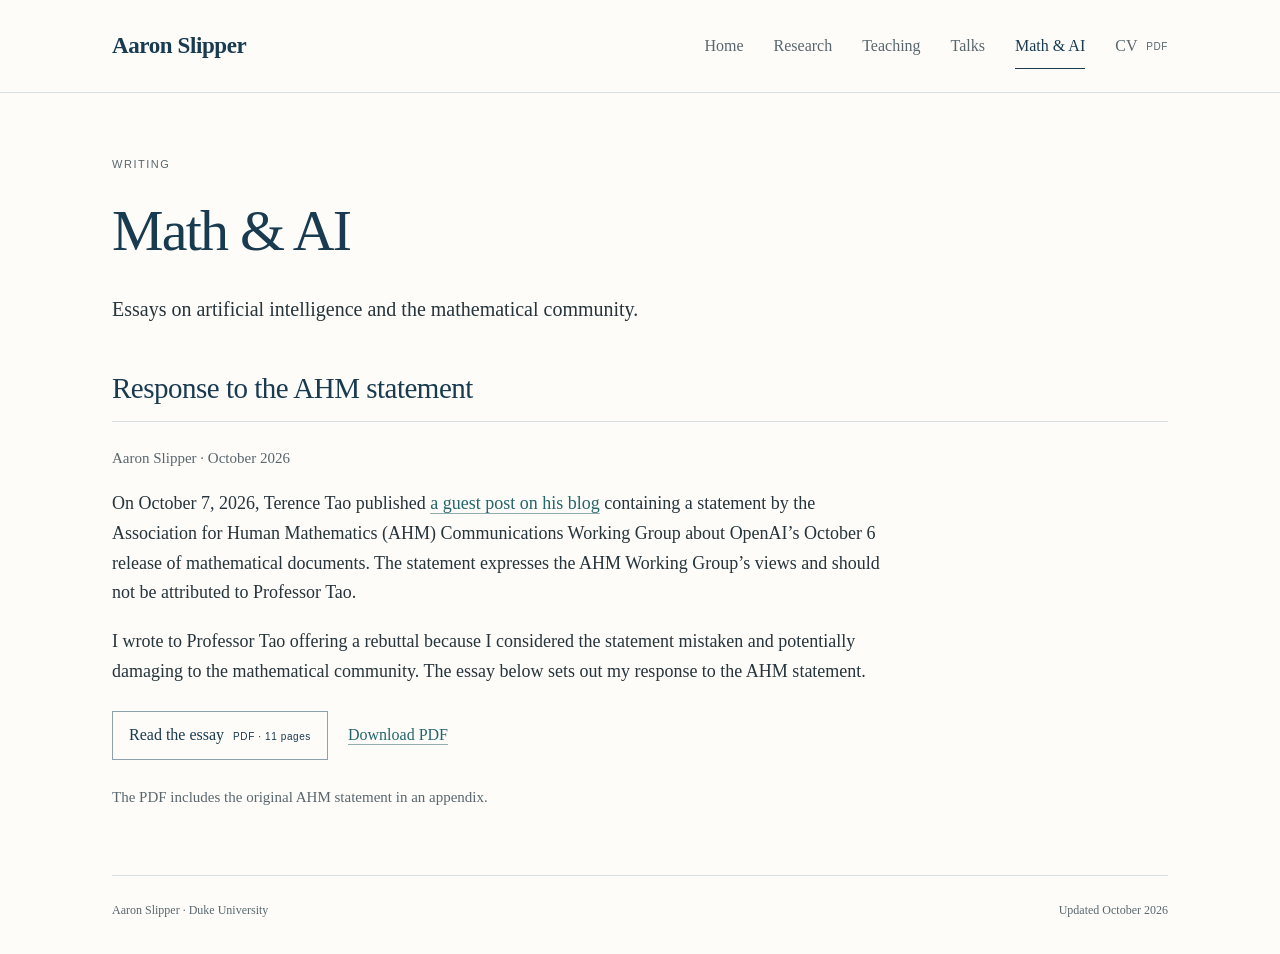
==== math-and-ai.html @ 1f006413 "Add files via upload" ====
<!doctype html>
<html lang="en"><head>
<meta charset="utf-8"><meta name="viewport" content="width=device-width, initial-scale=1">
<title>Math &amp; AI | Aaron Slipper</title>
<meta name="description" content="Writing by Aaron Slipper on artificial intelligence and mathematics, including a response to the Association for Human Mathematics.">
<meta name="author" content="Aaron Slipper"><meta name="theme-color" content="#193b50">
<link rel="icon" href="assets/favicon.svg" type="image/svg+xml">
<link rel="stylesheet" href="assets/style.css">
</head><body>
<a class="skip-link" href="#main">Skip to content</a>
<header class="site-header"><div class="wrap header-inner">
<a class="wordmark" href="index.html">Aaron Slipper</a>
<nav aria-label="Main navigation"><a href="index.html">Home</a><a href="research.html">Research</a><a href="teaching.html">Teaching</a><a href="talks.html">Talks</a><a href="math-and-ai.html" aria-current="page">Math &amp; AI</a><a href="assets/aaron-slipper-cv.pdf">CV <span class="file-label">PDF</span></a></nav>
</div></header>
<main id="main" class="wrap" tabindex="-1"><div class="page-heading"><p class="eyebrow">Writing</p><h1>Math &amp; AI</h1><p class="lead">Essays on artificial intelligence and the mathematical community.</p></div>
<section aria-labelledby="ahm-response"><h2 id="ahm-response" class="ruled-heading">Response to the AHM statement</h2>
<p class="meta">Aaron Slipper · October 2026</p>
<p class="essay-description">On October 7, 2026, Terence Tao published <a href="https://terrytao.wordpress.com/2026/10/07/ahm-statement-on-openais-october-6-release-of-mathematical-documents/">a guest post on his blog</a> containing a statement by the Association for Human Mathematics (AHM) Communications Working Group about OpenAI’s October 6 release of mathematical documents. The statement expresses the AHM Working Group’s views and should not be attributed to Professor Tao.</p>
<p class="essay-description">I wrote to Professor Tao offering a rebuttal because I considered the statement mistaken and potentially damaging to the mathematical community. The essay below sets out my response to the AHM statement.</p>
<p class="essay-actions"><a class="button" href="assets/math-and-ai-response-to-the-ahm.pdf">Read the essay <span class="file-label">PDF · 11 pages</span></a><a href="assets/math-and-ai-response-to-the-ahm.pdf" download>Download PDF</a></p>
<p class="section-note">The PDF includes the original AHM statement in an appendix.</p></section></main>
<footer class="wrap site-footer"><span>Aaron Slipper · Duke University</span><span>Updated October 2026</span></footer>
</body></html>
---- assets/style.css ----
:root{color-scheme:light;--paper:#fdfcf9;--ink:#26343b;--navy:#193b50;--teal:#24666b;--muted:#59676d;--line:#d9dfe0}
*{box-sizing:border-box}
html{font-size:18px}
body{margin:0;background:var(--paper);color:var(--ink);font-family:Georgia,"Times New Roman",serif;line-height:1.65;-webkit-font-smoothing:antialiased}
a{color:var(--teal);text-decoration-color:#92adae;text-underline-offset:4px;text-decoration-thickness:1px}
a:hover{color:var(--navy);text-decoration-color:currentColor}
a:focus-visible{outline:2px solid var(--teal);outline-offset:5px;border-radius:1px}
.wrap{width:min(1056px,calc(100% - 80px));margin-inline:auto}
.site-header{border-bottom:1px solid var(--line)}
.header-inner{min-height:92px;display:flex;align-items:center;justify-content:space-between;gap:28px}
.wordmark{font-weight:bold;font-size:23px;color:var(--navy);text-decoration:none;letter-spacing:-.4px}
nav{display:flex;align-items:center;gap:30px;font-size:16px}
nav a{color:var(--muted);text-decoration:none;padding-block:9px}
nav a:hover{text-decoration:underline}
nav a[aria-current]{color:var(--navy);box-shadow:0 1px var(--navy)}
.file-label{font-family:Arial,Helvetica,sans-serif;font-size:10px;letter-spacing:.06em;vertical-align:middle;margin-left:5px}
.skip-link{position:absolute;top:-90px;left:20px;z-index:5;padding:12px;background:white}
.skip-link:focus{top:10px}
h1,h2,h3,p{margin-top:0}
h1,h2,h3{color:var(--navy);font-weight:normal;line-height:1.24}
h1{font-size:clamp(42px,4.8vw,58px);letter-spacing:-1.8px;margin-bottom:20px}
h2{font-size:29px;letter-spacing:-.5px;margin-bottom:25px}
h3{font-size:22px;margin-bottom:9px}
p{margin-bottom:19px}
.eyebrow{font-family:Arial,Helvetica,sans-serif;color:var(--muted);font-size:11px;line-height:1.7;letter-spacing:.14em;text-transform:uppercase;margin-bottom:21px}
.hero{display:grid;grid-template-columns:minmax(0,1fr) 265px;column-gap:85px;padding-top:75px;padding-bottom:62px}
.position{font-size:20px;color:var(--muted);line-height:1.5;margin-bottom:30px}
.bio{max-width:650px}
.bio p{margin-bottom:22px}
.text-link{font-size:16px}
.profile-sidebar{align-self:start}
.profile-photo{display:block;width:220px;max-width:100%;height:auto;margin-bottom:24px}
.profile-sidebar .contact{margin-top:0}
.contact{border-top:3px solid var(--navy);align-self:start;margin-top:60px;padding-top:23px;font-size:16px}
.contact h2{font-size:22px;margin-bottom:18px}
.contact p{margin-bottom:22px}
.contact a{overflow-wrap:anywhere}
.button{display:inline-block;border:1px solid #8ca1ac;color:var(--navy);text-decoration:none;padding:10px 16px}
.button:hover{background:#eef2f1}
.home-section{border-top:1px solid var(--line);padding-top:32px;margin-bottom:43px}
.section-heading{display:flex;align-items:baseline;justify-content:space-between;gap:20px}
.section-heading>a{font-size:15px;white-space:nowrap}
.featured-paper{margin-bottom:27px;max-width:870px}
.featured-paper h3{font-size:22px;margin-bottom:7px}
.featured-paper h3 a,.paper h3 a,.talk h3 a{color:var(--navy);text-decoration:none}
.featured-paper h3 a:hover,.paper h3 a:hover,.talk h3 a:hover{text-decoration:underline}
.featured-paper p{font-size:16px;color:var(--muted);margin-bottom:7px}
.meta,.date,.section-note,.publication,.paper-note{color:var(--muted);font-size:15px}
.featured-paper .meta{font-size:13px}
.duke-grid{display:grid;grid-template-columns:1fr 1fr;gap:70px}
.duke-grid h3{font-size:22px}
.duke-grid p,.duke-grid a{font-size:16px}
.page-heading{padding-top:62px;margin-bottom:43px}
.page-heading h1{margin-bottom:25px}
.page-heading .lead{max-width:830px;font-size:20px;line-height:1.7}
.ruled-heading{border-bottom:1px solid var(--line);padding-bottom:14px;margin-top:45px;margin-bottom:24px}
.paper{display:grid;grid-template-columns:38px minmax(0,1fr);column-gap:20px;margin-block:30px;max-width:950px}
.paper-number{color:#657780;font-family:Arial,Helvetica,sans-serif;font-size:12px;padding-top:6px}
.paper h3{font-size:23px;line-height:1.4}
.paper p{margin-bottom:7px}
.coauthors{font-size:16px}
.paper-links{font-size:14px}
.paper-links span{margin-inline:7px}
.work-in-progress{max-width:900px;margin-bottom:27px}
.work-in-progress p{font-size:16px;color:var(--muted)}
.dated-entry{display:grid;grid-template-columns:140px minmax(0,1fr);gap:25px;padding-block:18px;border-bottom:1px solid var(--line)}
.dated-entry:last-child{border-bottom:0}
.dated-entry .date{margin-bottom:0;padding-top:3px;color:var(--muted);font-size:15px}
.dated-entry h3{font-size:22px}
.dated-entry p{margin-bottom:0;font-size:16px}
.section-note{margin-bottom:7px}
.mentoring{margin-bottom:32px;max-width:850px}
.mentoring p,.simple-list{font-size:17px}
.mentoring .meta{font-size:14px}
.simple-list{padding-left:22px}
.simple-list li{margin-block:10px;padding-left:3px}
.math{font-style:italic}
.event-list{list-style:none;padding:0}
.event-list li{margin-bottom:24px}
.event-list li>*{display:block}
.event-list li>a,.event-list li>strong{font-size:18px;font-weight:normal}
.event-list li>span{font-size:15px;color:var(--muted)}
.event-list .meta{font-size:13px;margin-bottom:3px}
.cv-note{margin-top:35px;font-size:16px}
.site-footer{border-top:1px solid var(--line);padding-block:25px 34px;margin-top:65px;display:flex;justify-content:space-between;gap:20px;font-size:12px;color:var(--muted)}
@media(max-width:780px){
.wrap{width:calc(100% - 42px)}.header-inner{align-items:flex-start;flex-direction:column;gap:7px;padding-block:18px 16px}
nav{gap:24px;flex-wrap:wrap;font-size:15px}.hero{grid-template-columns:1fr;padding-top:42px;padding-bottom:38px;gap:25px}
.profile-photo{width:120px}
.contact{margin-top:10px;max-width:400px;width:100%}.contact h2{font-size:21px}.contact p{margin-bottom:14px}
.position{font-size:19px}.duke-grid{gap:30px}.page-heading{padding-top:42px}.page-heading .lead{font-size:18px}}
@media(max-width:480px){
html{font-size:17px}nav{gap:20px}.wordmark{font-size:22px}h1{letter-spacing:-1px}h2{font-size:26px}
.hero{padding-top:35px}.duke-grid{grid-template-columns:1fr;gap:25px}.section-heading{align-items:flex-start}
.section-heading h2{max-width:205px}.dated-entry{grid-template-columns:1fr;gap:6px}
.paper{grid-template-columns:25px minmax(0,1fr);gap:10px}.paper h3{font-size:21px}.paper-links{font-size:13px}
.site-footer{flex-direction:column;gap:4px}}
@media print{
.site-header,.skip-link,.site-footer{display:none}.wrap{width:100%}body{background:white;font-size:11pt}
.hero,.page-heading{padding-top:0}a{color:inherit}h1{font-size:30pt}.paper,.dated-entry{break-inside:avoid}}


.essay-description{max-width:780px}.essay-actions{display:flex;align-items:center;flex-wrap:wrap;gap:20px;margin-block:25px}.essay-actions>a{font-size:16px}
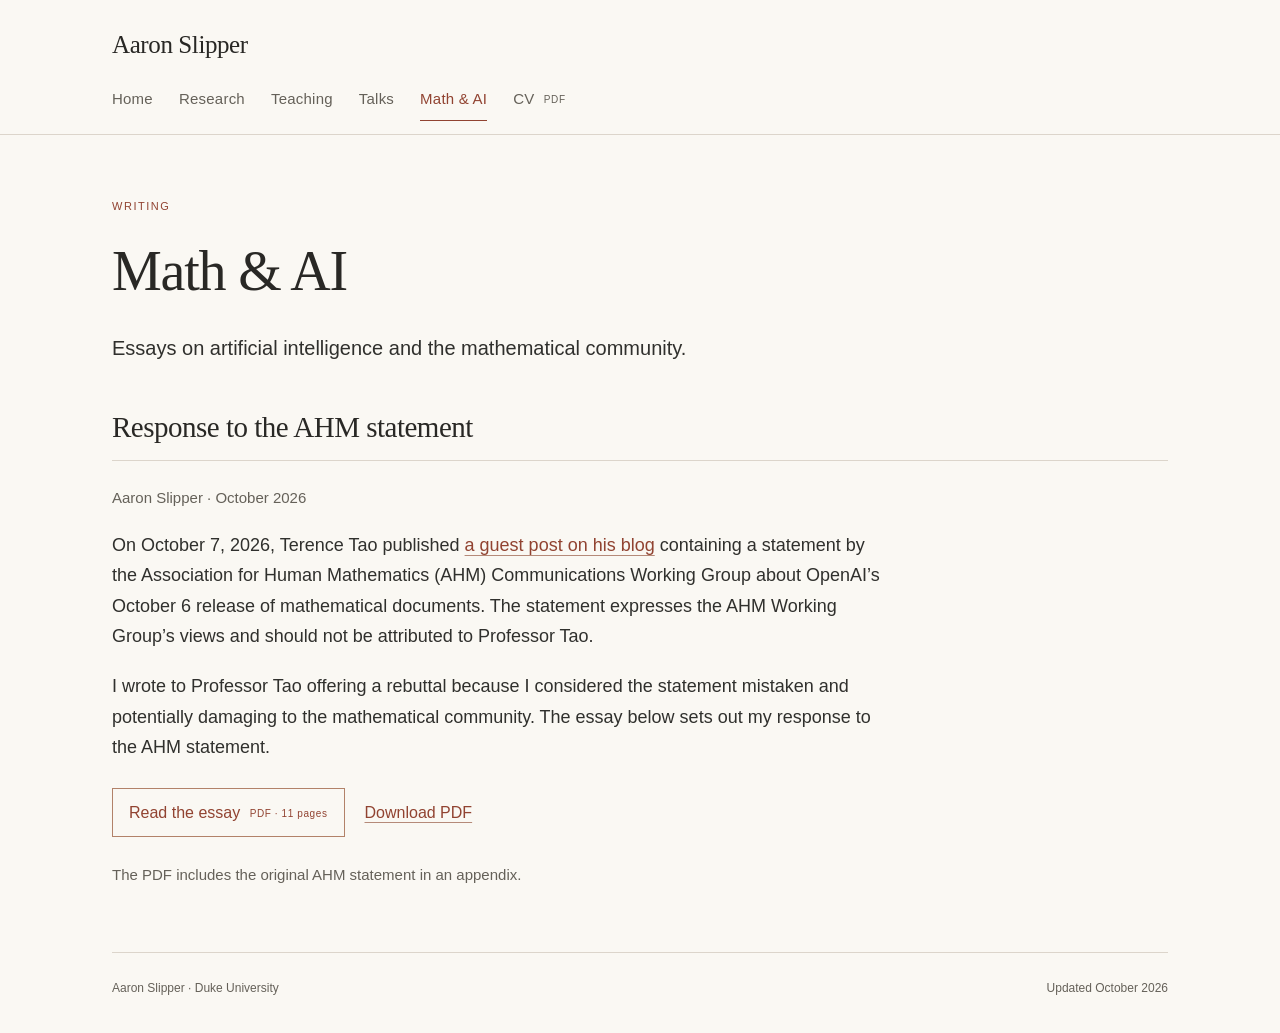
==== commit 85fa11aa: "Add files via upload" ====
--- a/math-and-ai.html
+++ b/math-and-ai.html
@@ -3,7 +3,7 @@
 <meta charset="utf-8"><meta name="viewport" content="width=device-width, initial-scale=1">
 <title>Math &amp; AI | Aaron Slipper</title>
 <meta name="description" content="Writing by Aaron Slipper on artificial intelligence and mathematics, including a response to the Association for Human Mathematics.">
-<meta name="author" content="Aaron Slipper"><meta name="theme-color" content="#193b50">
+<meta name="author" content="Aaron Slipper"><meta name="theme-color" content="#914331">
 <link rel="icon" href="assets/favicon.svg" type="image/svg+xml">
 <link rel="stylesheet" href="assets/style.css">
 </head><body>
--- a/assets/style.css
+++ b/assets/style.css
@@ -1,53 +1,62 @@
-:root{color-scheme:light;--paper:#fdfcf9;--ink:#26343b;--navy:#193b50;--teal:#24666b;--muted:#59676d;--line:#d9dfe0}
+:root{color-scheme:light;--paper:#faf8f3;--ink:#30302d;--heading:#292825;--accent:#914331;--muted:#656159;--line:#dcd5cb;--wash:#f0e8df;--serif:Georgia,"Times New Roman",serif;--sans:-apple-system,BlinkMacSystemFont,"Segoe UI",Arial,sans-serif}
 *{box-sizing:border-box}
 html{font-size:18px}
-body{margin:0;background:var(--paper);color:var(--ink);font-family:Georgia,"Times New Roman",serif;line-height:1.65;-webkit-font-smoothing:antialiased}
-a{color:var(--teal);text-decoration-color:#92adae;text-underline-offset:4px;text-decoration-thickness:1px}
-a:hover{color:var(--navy);text-decoration-color:currentColor}
-a:focus-visible{outline:2px solid var(--teal);outline-offset:5px;border-radius:1px}
+body{margin:0;background:var(--paper);color:var(--ink);font-family:var(--sans);line-height:1.7;-webkit-font-smoothing:antialiased}
+a{color:var(--accent);text-decoration-color:#b58a79;text-underline-offset:4px;text-decoration-thickness:1px}
+a:hover{color:var(--heading);text-decoration-color:currentColor}
+a:focus-visible{outline:2px solid var(--accent);outline-offset:5px;border-radius:1px}
 .wrap{width:min(1056px,calc(100% - 80px));margin-inline:auto}
 .site-header{border-bottom:1px solid var(--line)}
-.header-inner{min-height:92px;display:flex;align-items:center;justify-content:space-between;gap:28px}
-.wordmark{font-weight:bold;font-size:23px;color:var(--navy);text-decoration:none;letter-spacing:-.4px}
-nav{display:flex;align-items:center;gap:30px;font-size:16px}
+.header-inner{display:flex;flex-direction:column;align-items:flex-start;gap:10px;padding-block:24px 14px}
+.wordmark{font-family:var(--serif);font-weight:normal;font-size:25px;color:var(--heading);text-decoration:none;letter-spacing:-.4px}
+nav{display:flex;flex-wrap:wrap;align-items:center;gap:26px;font-size:15px;letter-spacing:.015em}
 nav a{color:var(--muted);text-decoration:none;padding-block:9px}
 nav a:hover{text-decoration:underline}
-nav a[aria-current]{color:var(--navy);box-shadow:0 1px var(--navy)}
+nav a[aria-current]{color:var(--accent);box-shadow:0 1px var(--accent)}
 .file-label{font-family:Arial,Helvetica,sans-serif;font-size:10px;letter-spacing:.06em;vertical-align:middle;margin-left:5px}
 .skip-link{position:absolute;top:-90px;left:20px;z-index:5;padding:12px;background:white}
 .skip-link:focus{top:10px}
 h1,h2,h3,p{margin-top:0}
-h1,h2,h3{color:var(--navy);font-weight:normal;line-height:1.24}
-h1{font-size:clamp(42px,4.8vw,58px);letter-spacing:-1.8px;margin-bottom:20px}
+h1,h2,h3{font-family:var(--serif);color:var(--heading);font-weight:normal;line-height:1.24}
+h1{font-size:clamp(42px,4.8vw,56px);letter-spacing:-1.2px;margin-bottom:20px}
 h2{font-size:29px;letter-spacing:-.5px;margin-bottom:25px}
 h3{font-size:22px;margin-bottom:9px}
 p{margin-bottom:19px}
-.eyebrow{font-family:Arial,Helvetica,sans-serif;color:var(--muted);font-size:11px;line-height:1.7;letter-spacing:.14em;text-transform:uppercase;margin-bottom:21px}
-.hero{display:grid;grid-template-columns:minmax(0,1fr) 265px;column-gap:85px;padding-top:75px;padding-bottom:62px}
+.eyebrow{font-family:var(--sans);color:var(--accent);font-size:11px;line-height:1.7;letter-spacing:.14em;text-transform:uppercase;margin-bottom:21px}
+.hero{display:grid;grid-template-columns:240px minmax(0,1fr);grid-template-areas:"profile introduction";column-gap:72px;padding-top:48px;padding-bottom:48px}
+.hero-main{grid-area:introduction;min-width:0}
 .position{font-size:20px;color:var(--muted);line-height:1.5;margin-bottom:30px}
 .bio{max-width:650px}
 .bio p{margin-bottom:22px}
 .text-link{font-size:16px}
-.profile-sidebar{align-self:start}
-.profile-photo{display:block;width:220px;max-width:100%;height:auto;margin-bottom:24px}
+.profile-sidebar{grid-area:profile;align-self:start;min-width:0}
+.profile-photo{display:block;width:220px;max-width:100%;height:auto;margin-bottom:24px;padding:6px;border:1px solid var(--line);background:#fff}
 .profile-sidebar .contact{margin-top:0}
-.contact{border-top:3px solid var(--navy);align-self:start;margin-top:60px;padding-top:23px;font-size:16px}
-.contact h2{font-size:22px;margin-bottom:18px}
-.contact p{margin-bottom:22px}
+.contact{border-top:1px solid var(--line);align-self:start;margin-top:60px;padding-top:18px;font-size:14px;line-height:1.65}
+.contact h2{font-family:var(--sans);font-size:12px;font-weight:600;letter-spacing:.1em;text-transform:uppercase;margin-bottom:18px}
+.contact p{margin-bottom:16px}
 .contact a{overflow-wrap:anywhere}
-.button{display:inline-block;border:1px solid #8ca1ac;color:var(--navy);text-decoration:none;padding:10px 16px}
-.button:hover{background:#eef2f1}
-.home-section{border-top:1px solid var(--line);padding-top:32px;margin-bottom:43px}
+.button{display:inline-block;border:1px solid #b28269;color:var(--accent);text-decoration:none;padding:10px 16px}
+.button:hover{background:var(--wash)}
+.home-section{display:grid;grid-template-columns:240px minmax(0,1fr);gap:72px;border-top:1px solid var(--line);padding-top:30px;margin-bottom:42px}
+.section-content{min-width:0}
+.home-section .section-heading{flex-direction:column;align-items:flex-start;justify-content:flex-start;gap:12px}
+.home-section .section-heading h2{margin-bottom:0}
+.home-section .featured-paper:last-child{margin-bottom:0}
+.home-essay .essay-feature{padding-left:24px;border-left:2px solid var(--accent)}
+.home-essay .featured-paper h3{font-size:26px;margin-bottom:13px}
+.home-essay .featured-paper p{color:var(--ink)}
+.feature-actions{display:flex;flex-wrap:wrap;gap:10px 28px;margin-top:20px;font-size:15px}
 .section-heading{display:flex;align-items:baseline;justify-content:space-between;gap:20px}
 .section-heading>a{font-size:15px;white-space:nowrap}
 .featured-paper{margin-bottom:27px;max-width:870px}
 .featured-paper h3{font-size:22px;margin-bottom:7px}
-.featured-paper h3 a,.paper h3 a,.talk h3 a{color:var(--navy);text-decoration:none}
+.featured-paper h3 a,.paper h3 a,.talk h3 a{color:var(--heading);text-decoration:none}
 .featured-paper h3 a:hover,.paper h3 a:hover,.talk h3 a:hover{text-decoration:underline}
 .featured-paper p{font-size:16px;color:var(--muted);margin-bottom:7px}
 .meta,.date,.section-note,.publication,.paper-note{color:var(--muted);font-size:15px}
 .featured-paper .meta{font-size:13px}
-.duke-grid{display:grid;grid-template-columns:1fr 1fr;gap:70px}
+.duke-grid{display:grid;grid-template-columns:minmax(0,1fr) minmax(0,1fr);gap:34px}
 .duke-grid h3{font-size:22px}
 .duke-grid p,.duke-grid a{font-size:16px}
 .page-heading{padding-top:62px;margin-bottom:43px}
@@ -55,7 +64,7 @@
 .page-heading .lead{max-width:830px;font-size:20px;line-height:1.7}
 .ruled-heading{border-bottom:1px solid var(--line);padding-bottom:14px;margin-top:45px;margin-bottom:24px}
 .paper{display:grid;grid-template-columns:38px minmax(0,1fr);column-gap:20px;margin-block:30px;max-width:950px}
-.paper-number{color:#657780;font-family:Arial,Helvetica,sans-serif;font-size:12px;padding-top:6px}
+.paper-number{color:var(--muted);font-family:Arial,Helvetica,sans-serif;font-size:12px;padding-top:6px}
 .paper h3{font-size:23px;line-height:1.4}
 .paper p{margin-bottom:7px}
 .coauthors{font-size:16px}
@@ -85,13 +94,22 @@
 .site-footer{border-top:1px solid var(--line);padding-block:25px 34px;margin-top:65px;display:flex;justify-content:space-between;gap:20px;font-size:12px;color:var(--muted)}
 @media(max-width:780px){
 .wrap{width:calc(100% - 42px)}.header-inner{align-items:flex-start;flex-direction:column;gap:7px;padding-block:18px 16px}
-nav{gap:24px;flex-wrap:wrap;font-size:15px}.hero{grid-template-columns:1fr;padding-top:42px;padding-bottom:38px;gap:25px}
-.profile-photo{width:120px}
-.contact{margin-top:10px;max-width:400px;width:100%}.contact h2{font-size:21px}.contact p{margin-bottom:14px}
+nav{gap:12px 24px;flex-wrap:wrap;font-size:15px}.hero{grid-template-columns:1fr;grid-template-areas:"introduction" "profile";padding-top:36px;padding-bottom:34px;gap:28px}
+.home-section{grid-template-columns:1fr;gap:20px}
+.home-section .section-heading{flex-direction:row;align-items:baseline;justify-content:space-between;flex-wrap:wrap;gap:10px 20px}
+.profile-sidebar{display:grid;grid-template-columns:120px minmax(0,1fr);gap:24px}
+.profile-sidebar .contact{border-top:0;padding-top:0}
+.home-essay .essay-feature{padding-left:18px}
+.home-section .section-heading h2{max-width:none}
+.profile-photo{width:120px;margin-bottom:0}
+.contact{margin-top:10px;max-width:400px;width:100%}.contact h2{font-size:12px}.contact p{margin-bottom:14px}
 .position{font-size:19px}.duke-grid{gap:30px}.page-heading{padding-top:42px}.page-heading .lead{font-size:18px}}
 @media(max-width:480px){
 html{font-size:17px}nav{gap:20px}.wordmark{font-size:22px}h1{letter-spacing:-1px}h2{font-size:26px}
-.hero{padding-top:35px}.duke-grid{grid-template-columns:1fr;gap:25px}.section-heading{align-items:flex-start}
+.hero{padding-top:30px}.duke-grid{grid-template-columns:1fr;gap:25px}.section-heading{align-items:flex-start}
+.profile-sidebar{grid-template-columns:96px minmax(0,1fr);gap:18px}.profile-photo{width:96px;padding:4px}
+.contact .button{padding:8px 10px;font-size:13px}
+.home-essay .featured-paper h3{font-size:24px}
 .section-heading h2{max-width:205px}.dated-entry{grid-template-columns:1fr;gap:6px}
 .paper{grid-template-columns:25px minmax(0,1fr);gap:10px}.paper h3{font-size:21px}.paper-links{font-size:13px}
 .site-footer{flex-direction:column;gap:4px}}
